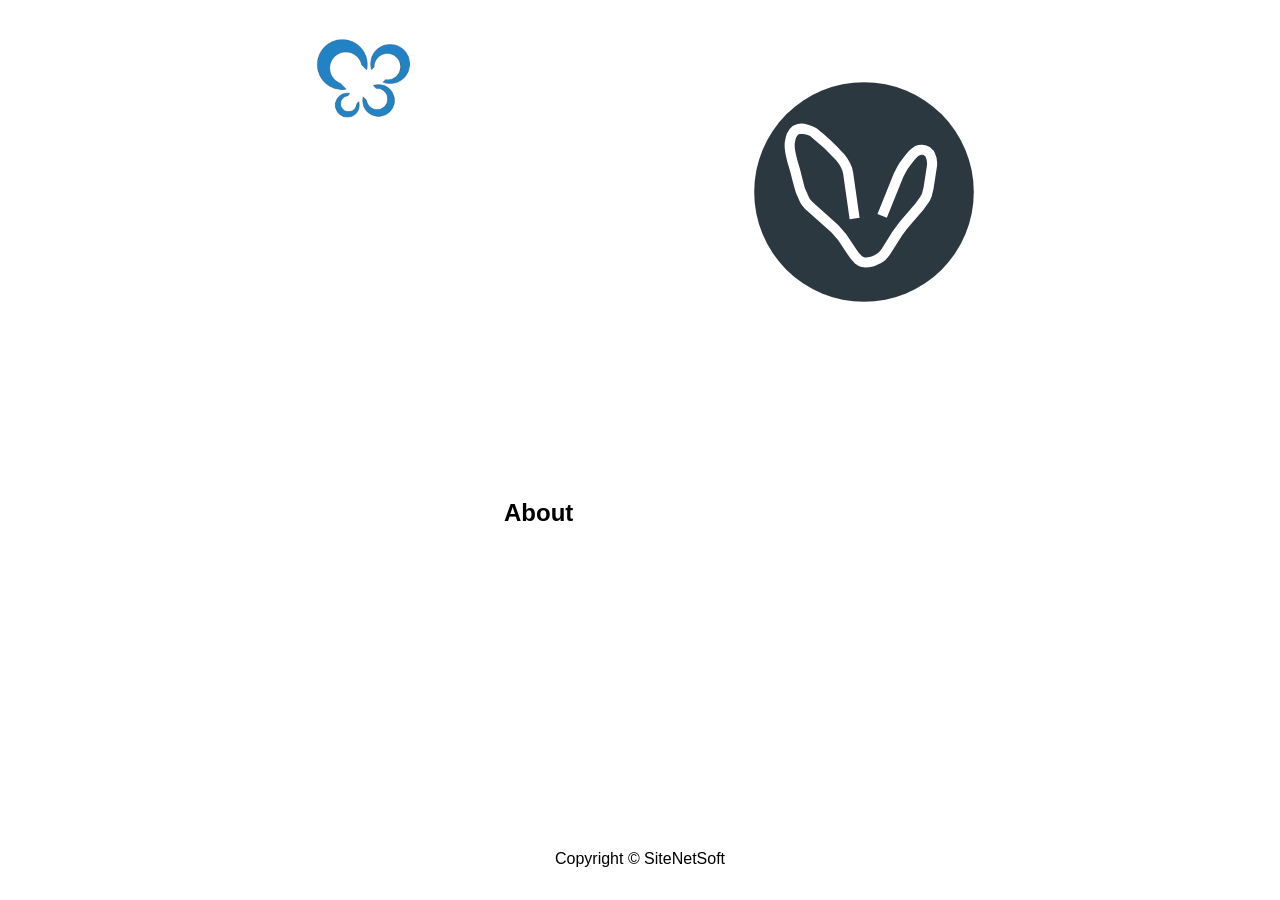
==== index.html @ f414a33b "first commit" ====
<!DOCTYPE html>
<html lang="en">
	<head>
		<meta charset="utf-8">
		<meta http-equiv="X-UA-Compatible" content="IE=edge,chrome=1">
		<meta id="viewport" name="viewport" content="width=device-width, minimum-scale=1.0, maximum-scale=1.0">
		<title>SiteNetSoft</title>
		<link rel="icon" type="image/x-icon" href="favicon.ico">
		<link rel="icon" type="image/png" href="assets/favicon-16x16.png" sizes="16x16">
		<link rel="icon" type="image/png" href="assets/favicon-32x32.png" sizes="32x32">
		<!--<link rel="icon" type="image/png" href="-96x96.png" sizes="96x96">-->
		<link rel="icon" type="image/png" href="assets/android-chrome-192x192.png" sizes="192x192">
		<link rel="icon" type="image/png" href="assets/android-chrome-512x512.png" sizes="512x512">
		<link rel="apple-touch-icon-precomposed" sizes="152x152" href="assets/apple-touch-icon.png">
		<meta property="og:image" content="assets/android-chrome-512x512.png">
		<meta name="Keywords" content="software, technology, ERP, ESB, CMS">
		<meta name="Description" content="SiteNetSoft is a industry agnostic software company (ERPs, ESBs, CMS, etc.).">
		<style>
		html, body {
			padding: 0;
			margin: 0;
			height: 100%;
			font-family: Arial, sans-serif;
		}

		body {
			display: flex;
			flex-direction: column;
			text-align: center;
		}

		section {
			width: 42em;
			text-align: left;
			margin: 0 auto auto auto;
		}

		#top img {
			width: 5em;
		}

		#top ul {
			list-style-type: none;
			margin: 0;
			padding: 0;
		}

		#top li {
			float: left;
		}

		#top li a {
			display: block;
		}

		#top li a:hover {
			box-shadow: 5px 10px 18px #888888;
		}

		#top li div {
			width: 14em;
			height: 14em;
		}

		#top header {
			position: fixed;
		}

		.content {
			flex: 1 0 auto;
			float: right;
			margin: 5em 0 0 200px;
		}

		#about {
			margin-top: 5em;
		}

		#about ul {
			list-style-type: "-  ";
		}

		#about header {
			flex: 1 0 auto;
			margin-left: 200px;
		}

		#about .content {
			margin-top: 0;
		}

		footer {
			flex-shrink: 0;
			padding: 2em;
			margin-top: 10em;
		}

		@media only screen and (max-width:683px) {
			#top header {
				width: 100%;
				text-align: center;
				position: relative;
			}

			#top {
				width: 288px;
			}

			#top .content {
				margin-top: 5em;
			}

			#about header {
				margin-left: 32px;
			}

			#about .content {
				margin-top: 0;
			}

			#about {
				width: auto;
			}

			.content {
				margin-left: 0;
				padding: 0 2em 0 2em;
			}
		}

		/*@media only screen and (max-width:450px) {
			section {
				width: 450em;
			}
		}*/
		</style>
	</head>
	<body>
		<section id="top">
			<header>
				<h1><img src="./assets/apple-touch-icon.png" alt="SiteNetSoft"></h1>
			</header>
			<div class="content">
				<ul>
					<li>
						<a href="https://amadla.org/" title="Amadla">
							<div style="background-image: url(./assets/amadla/amadla-logo.svg);"></div>
						</a>
					</li>
				</ul>
			</div>
		</section>
		<section id="about">
			<header>
				<h2>About</h2>
			</header>
			<div class="content">
				<p></p>
			</div>
		</section>
		<footer>Copyright © SiteNetSoft</footer>
	</body>
</html>
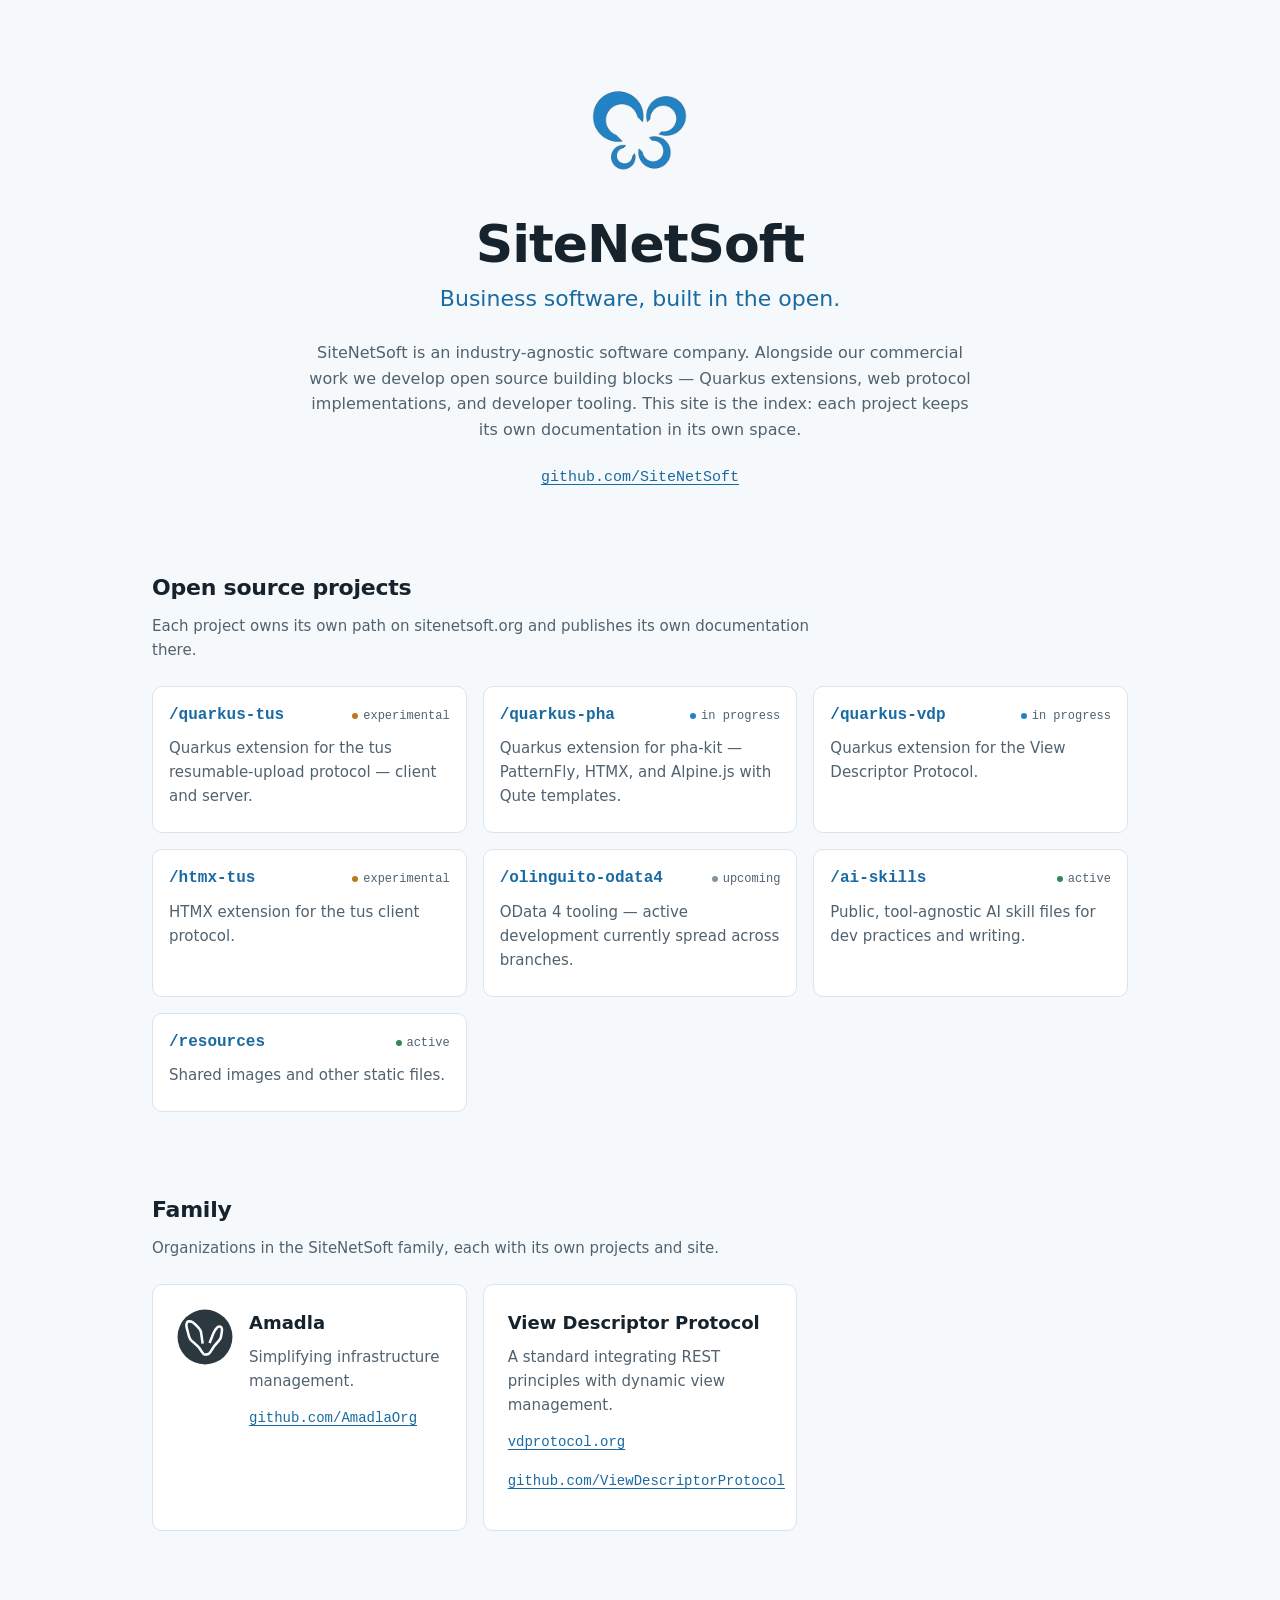
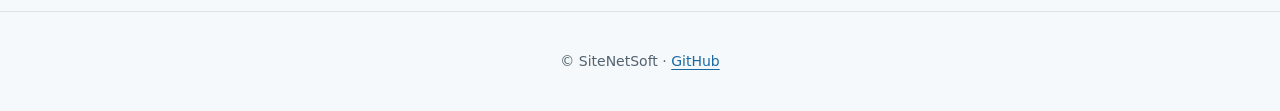
==== commit 43fb7fdd: "feat: rebuild sitenetsoft.org splash/index page" ====
--- a/index.html
+++ b/index.html
@@ -1,163 +1,129 @@
 <!DOCTYPE html>
 <html lang="en">
-	<head>
-		<meta charset="utf-8">
-		<meta http-equiv="X-UA-Compatible" content="IE=edge,chrome=1">
-		<meta id="viewport" name="viewport" content="width=device-width, minimum-scale=1.0, maximum-scale=1.0">
-		<title>SiteNetSoft</title>
-		<link rel="icon" type="image/x-icon" href="favicon.ico">
-		<link rel="icon" type="image/png" href="assets/favicon-16x16.png" sizes="16x16">
-		<link rel="icon" type="image/png" href="assets/favicon-32x32.png" sizes="32x32">
-		<!--<link rel="icon" type="image/png" href="-96x96.png" sizes="96x96">-->
-		<link rel="icon" type="image/png" href="assets/android-chrome-192x192.png" sizes="192x192">
-		<link rel="icon" type="image/png" href="assets/android-chrome-512x512.png" sizes="512x512">
-		<link rel="apple-touch-icon-precomposed" sizes="152x152" href="assets/apple-touch-icon.png">
-		<meta property="og:image" content="assets/android-chrome-512x512.png">
-		<meta name="Keywords" content="software, technology, ERP, ESB, CMS">
-		<meta name="Description" content="SiteNetSoft is a industry agnostic software company (ERPs, ESBs, CMS, etc.).">
-		<style>
-		html, body {
-			padding: 0;
-			margin: 0;
-			height: 100%;
-			font-family: Arial, sans-serif;
-		}
-
-		body {
-			display: flex;
-			flex-direction: column;
-			text-align: center;
-		}
-
-		section {
-			width: 42em;
-			text-align: left;
-			margin: 0 auto auto auto;
-		}
-
-		#top img {
-			width: 5em;
-		}
-
-		#top ul {
-			list-style-type: none;
-			margin: 0;
-			padding: 0;
-		}
-
-		#top li {
-			float: left;
-		}
-
-		#top li a {
-			display: block;
-		}
-
-		#top li a:hover {
-			box-shadow: 5px 10px 18px #888888;
-		}
-
-		#top li div {
-			width: 14em;
-			height: 14em;
-		}
-
-		#top header {
-			position: fixed;
-		}
-
-		.content {
-			flex: 1 0 auto;
-			float: right;
-			margin: 5em 0 0 200px;
-		}
-
-		#about {
-			margin-top: 5em;
-		}
-
-		#about ul {
-			list-style-type: "-  ";
-		}
-
-		#about header {
-			flex: 1 0 auto;
-			margin-left: 200px;
-		}
-
-		#about .content {
-			margin-top: 0;
-		}
-
-		footer {
-			flex-shrink: 0;
-			padding: 2em;
-			margin-top: 10em;
-		}
-
-		@media only screen and (max-width:683px) {
-			#top header {
-				width: 100%;
-				text-align: center;
-				position: relative;
-			}
-
-			#top {
-				width: 288px;
-			}
-
-			#top .content {
-				margin-top: 5em;
-			}
-
-			#about header {
-				margin-left: 32px;
-			}
-
-			#about .content {
-				margin-top: 0;
-			}
-
-			#about {
-				width: auto;
-			}
-
-			.content {
-				margin-left: 0;
-				padding: 0 2em 0 2em;
-			}
-		}
-
-		/*@media only screen and (max-width:450px) {
-			section {
-				width: 450em;
-			}
-		}*/
-		</style>
-	</head>
-	<body>
-		<section id="top">
-			<header>
-				<h1><img src="./assets/apple-touch-icon.png" alt="SiteNetSoft"></h1>
-			</header>
-			<div class="content">
-				<ul>
-					<li>
-						<a href="https://amadla.org/" title="Amadla">
-							<div style="background-image: url(./assets/amadla/amadla-logo.svg);"></div>
-						</a>
-					</li>
-				</ul>
-			</div>
+<head>
+	<meta charset="utf-8">
+	<meta name="viewport" content="width=device-width, initial-scale=1">
+	<title>SiteNetSoft — Business software, built in the open</title>
+	<meta name="description" content="SiteNetSoft is an industry-agnostic software company building open source Quarkus extensions, web protocol implementations, and developer tooling.">
+	<link rel="canonical" href="https://sitenetsoft.org/">
+	<meta property="og:type" content="website">
+	<meta property="og:title" content="SiteNetSoft">
+	<meta property="og:description" content="Business software, built in the open — Quarkus extensions, web protocol implementations, and developer tooling.">
+	<meta property="og:url" content="https://sitenetsoft.org/">
+	<meta property="og:image" content="https://sitenetsoft.org/assets/android-chrome-512x512.png">
+	<link rel="icon" href="favicon.ico" sizes="32x32">
+	<link rel="icon" type="image/png" href="assets/favicon-32x32.png" sizes="32x32">
+	<link rel="icon" type="image/png" href="assets/android-chrome-192x192.png" sizes="192x192">
+	<link rel="apple-touch-icon" href="assets/apple-touch-icon.png">
+	<link rel="stylesheet" href="assets/css/main.css">
+</head>
+<body>
+	<header class="hero">
+		<img class="hero-logo" src="assets/SiteNetSoft-Logo.png" alt="" width="120" height="120">
+		<h1 class="hero-title">SiteNetSoft</h1>
+		<p class="hero-tagline">Business software, built in the open.</p>
+		<p class="hero-intro">SiteNetSoft is an industry-agnostic software company. Alongside our commercial work we develop open source building blocks — Quarkus extensions, web protocol implementations, and developer tooling. This site is the index: each project keeps its own documentation in its own space.</p>
+		<a class="hero-link" href="https://github.com/SiteNetSoft">github.com/SiteNetSoft</a>
+	</header>
+	<main>
+		<section class="section" aria-labelledby="projects-title">
+			<h2 class="section-title" id="projects-title">Open source projects</h2>
+			<p class="section-note">Each project owns its own path on sitenetsoft.org and publishes its own documentation there.</p>
+			<ul class="card-grid">
+				<li class="card">
+					<a class="card-link" href="https://github.com/SiteNetSoft/quarkus-tus">
+						<span class="card-top">
+							<span class="card-name">/quarkus-tus</span>
+							<span class="chip" data-status="experimental">experimental</span>
+						</span>
+						<span class="card-desc">Quarkus extension for the tus resumable-upload protocol — client and server.</span>
+					</a>
+				</li>
+				<li class="card">
+					<a class="card-link" href="https://github.com/SiteNetSoft/quarkus-pha">
+						<span class="card-top">
+							<span class="card-name">/quarkus-pha</span>
+							<span class="chip" data-status="in-progress">in progress</span>
+						</span>
+						<span class="card-desc">Quarkus extension for pha-kit — PatternFly, HTMX, and Alpine.js with Qute templates.</span>
+					</a>
+				</li>
+				<li class="card">
+					<a class="card-link" href="https://github.com/SiteNetSoft/quarkus-vdp">
+						<span class="card-top">
+							<span class="card-name">/quarkus-vdp</span>
+							<span class="chip" data-status="in-progress">in progress</span>
+						</span>
+						<span class="card-desc">Quarkus extension for the View Descriptor Protocol.</span>
+					</a>
+				</li>
+				<li class="card">
+					<a class="card-link" href="https://github.com/SiteNetSoft/htmx-tus">
+						<span class="card-top">
+							<span class="card-name">/htmx-tus</span>
+							<span class="chip" data-status="experimental">experimental</span>
+						</span>
+						<span class="card-desc">HTMX extension for the tus client protocol.</span>
+					</a>
+				</li>
+				<li class="card">
+					<a class="card-link" href="https://github.com/SiteNetSoft/olinguito-odata4">
+						<span class="card-top">
+							<span class="card-name">/olinguito-odata4</span>
+							<span class="chip" data-status="upcoming">upcoming</span>
+						</span>
+						<span class="card-desc">OData 4 tooling — active development currently spread across branches.</span>
+					</a>
+				</li>
+				<li class="card">
+					<a class="card-link" href="https://github.com/SiteNetSoft/ai-skills">
+						<span class="card-top">
+							<span class="card-name">/ai-skills</span>
+							<span class="chip" data-status="active">active</span>
+						</span>
+						<span class="card-desc">Public, tool-agnostic AI skill files for dev practices and writing.</span>
+					</a>
+				</li>
+				<li class="card">
+					<a class="card-link" href="https://github.com/SiteNetSoft/resources">
+						<span class="card-top">
+							<span class="card-name">/resources</span>
+							<span class="chip" data-status="active">active</span>
+						</span>
+						<span class="card-desc">Shared images and other static files.</span>
+					</a>
+				</li>
+			</ul>
 		</section>
-		<section id="about">
-			<header>
-				<h2>About</h2>
-			</header>
-			<div class="content">
-				<p></p>
-			</div>
+		<section class="section" aria-labelledby="family-title">
+			<h2 class="section-title" id="family-title">Family</h2>
+			<p class="section-note">Organizations in the SiteNetSoft family, each with its own projects and site.</p>
+			<ul class="org-grid">
+				<li class="org-card">
+					<img class="org-logo" src="assets/amadla/amadla-logo.svg" alt="" width="56" height="56">
+					<div>
+						<h3 class="org-name">Amadla</h3>
+						<p class="org-desc">Simplifying infrastructure management.</p>
+						<p class="org-links">
+							<a href="https://github.com/AmadlaOrg">github.com/AmadlaOrg</a>
+						</p>
+					</div>
+				</li>
+				<li class="org-card">
+					<div>
+						<h3 class="org-name">View Descriptor Protocol</h3>
+						<p class="org-desc">A standard integrating REST principles with dynamic view management.</p>
+						<p class="org-links">
+							<a href="https://vdprotocol.org/">vdprotocol.org</a>
+							<a href="https://github.com/ViewDescriptorProtocol">github.com/ViewDescriptorProtocol</a>
+						</p>
+					</div>
+				</li>
+			</ul>
 		</section>
-		<footer>Copyright © SiteNetSoft</footer>
-	</body>
+	</main>
+	<footer class="site-footer">
+		<p>© SiteNetSoft · <a href="https://github.com/SiteNetSoft">GitHub</a></p>
+	</footer>
+</body>
 </html>
--- a/assets/css/main.css
+++ b/assets/css/main.css
@@ -0,0 +1,291 @@
+/* sitenetsoft.org — hand-crafted, no build step.
+   Order: tokens → base → layout → components → motion. */
+
+/* ---------- tokens ---------- */
+:root {
+  color-scheme: light dark;
+
+  /* primitive */
+  --blue-logo: #2183c5;
+
+  /* semantic — light */
+  --color-bg: #f6f9fb;
+  --color-surface: #ffffff;
+  --color-text: #16222c;
+  --color-muted: #51626f;
+  --color-accent: #1a6aa2; /* logo blue darkened for AA on light bg */
+  --color-line: #dce4ea;
+
+  --dot-experimental: #b97a1c;
+  --dot-progress: var(--blue-logo);
+  --dot-upcoming: #8195a1;
+  --dot-active: #35855b;
+
+  --font-body: system-ui, -apple-system, "Segoe UI", Roboto, sans-serif;
+  --font-mono: ui-monospace, "Cascadia Code", "JetBrains Mono", Menlo, Consolas, monospace;
+
+  --space-2: 0.5rem;
+  --space-3: 1rem;
+  --space-4: 1.5rem;
+  --space-5: 2.5rem;
+  --space-6: 4.5rem;
+
+  --radius: 0.625rem;
+  --measure: 42rem;
+  --page-max: 64rem;
+}
+
+@media (prefers-color-scheme: dark) {
+  :root {
+    --color-bg: #0e161d;
+    --color-surface: #17222b;
+    --color-text: #e6edf3;
+    --color-muted: #94a6b3;
+    --color-accent: #4da3d9;
+    --color-line: #24313c;
+    --dot-experimental: #d99a3d;
+    --dot-upcoming: #6d8290;
+    --dot-active: #4caf7d;
+  }
+}
+
+/* ---------- base ---------- */
+* { box-sizing: border-box; }
+
+body {
+  margin: 0;
+  font-family: var(--font-body);
+  line-height: 1.6;
+  background: var(--color-bg);
+  color: var(--color-text);
+}
+
+a {
+  color: var(--color-accent);
+  text-decoration-thickness: 1px;
+  text-underline-offset: 0.2em;
+}
+
+a:hover { text-decoration-thickness: 2px; }
+
+:focus-visible {
+  outline: 2px solid var(--color-accent);
+  outline-offset: 3px;
+  border-radius: 2px;
+}
+
+/* ---------- layout ---------- */
+.hero,
+.section {
+  max-width: var(--page-max);
+  margin-inline: auto;
+  padding-inline: var(--space-4);
+}
+
+/* ---------- hero ---------- */
+.hero {
+  text-align: center;
+  padding-block: var(--space-6) var(--space-5);
+}
+
+.hero-logo {
+  width: 7.5rem;
+  height: auto;
+}
+
+.hero-title {
+  margin: var(--space-3) 0 0;
+  font-size: clamp(2.25rem, 6vw, 3.25rem);
+  font-weight: 800;
+  letter-spacing: -0.02em;
+  line-height: 1.1;
+}
+
+.hero-tagline {
+  margin: var(--space-2) 0 0;
+  font-size: clamp(1.125rem, 2.5vw, 1.375rem);
+  font-weight: 500;
+  color: var(--color-accent);
+}
+
+.hero-intro {
+  max-width: var(--measure);
+  margin: var(--space-4) auto 0;
+  color: var(--color-muted);
+}
+
+.hero-link {
+  display: inline-block;
+  margin-top: var(--space-4);
+  font-family: var(--font-mono);
+  font-size: 0.9375rem;
+}
+
+/* ---------- sections ---------- */
+.section { padding-block: var(--space-5); }
+
+.section-title {
+  margin: 0;
+  font-size: 1.375rem;
+  font-weight: 700;
+  letter-spacing: -0.01em;
+}
+
+.section-note {
+  margin: var(--space-2) 0 var(--space-4);
+  max-width: var(--measure);
+  color: var(--color-muted);
+  font-size: 0.9375rem;
+}
+
+/* ---------- project cards ---------- */
+.card-grid {
+  list-style: none;
+  margin: 0;
+  padding: 0;
+  display: grid;
+  grid-template-columns: repeat(auto-fill, minmax(17rem, 1fr));
+  gap: var(--space-3);
+}
+
+.card {
+  background: var(--color-surface);
+  border: 1px solid var(--color-line);
+  border-radius: var(--radius);
+  transition: border-color 0.15s ease, translate 0.15s ease;
+}
+
+.card:hover {
+  border-color: var(--color-accent);
+  translate: 0 -2px;
+}
+
+.card-link {
+  display: flex;
+  flex-direction: column;
+  gap: var(--space-2);
+  height: 100%;
+  padding: var(--space-3) var(--space-3) var(--space-4);
+  text-decoration: none;
+  color: inherit;
+}
+
+.card-top {
+  display: flex;
+  align-items: baseline;
+  justify-content: space-between;
+  gap: var(--space-2);
+  flex-wrap: wrap;
+}
+
+.card-name {
+  font-family: var(--font-mono);
+  font-size: 1rem;
+  font-weight: 600;
+  color: var(--color-accent);
+  overflow-wrap: anywhere;
+}
+
+.chip {
+  font-family: var(--font-mono);
+  font-size: 0.75rem;
+  color: var(--color-muted);
+  white-space: nowrap;
+}
+
+.chip::before {
+  content: "";
+  display: inline-block;
+  width: 0.5em;
+  height: 0.5em;
+  margin-right: 0.4em;
+  border-radius: 50%;
+  background: var(--color-muted);
+}
+
+.chip[data-status="experimental"]::before { background: var(--dot-experimental); }
+.chip[data-status="in-progress"]::before  { background: var(--dot-progress); }
+.chip[data-status="upcoming"]::before     { background: var(--dot-upcoming); }
+.chip[data-status="active"]::before       { background: var(--dot-active); }
+
+.card-desc {
+  margin: 0;
+  font-size: 0.9375rem;
+  color: var(--color-muted);
+}
+
+/* ---------- family orgs ---------- */
+.org-grid {
+  list-style: none;
+  margin: 0;
+  padding: 0;
+  display: grid;
+  grid-template-columns: repeat(auto-fill, minmax(19rem, 1fr));
+  gap: var(--space-3);
+}
+
+.org-card {
+  display: flex;
+  gap: var(--space-3);
+  align-items: flex-start;
+  background: var(--color-surface);
+  border: 1px solid var(--color-line);
+  border-radius: var(--radius);
+  padding: var(--space-4);
+}
+
+.org-card > div { flex: 1; }
+
+.org-logo {
+  width: 3.5rem;
+  height: 3.5rem;
+}
+
+.org-name {
+  margin: 0;
+  font-size: 1.125rem;
+  font-weight: 700;
+}
+
+.org-desc {
+  margin: var(--space-2) 0;
+  font-size: 0.9375rem;
+  color: var(--color-muted);
+}
+
+.org-links {
+  display: flex;
+  flex-wrap: wrap;
+  gap: var(--space-3);
+  font-family: var(--font-mono);
+  font-size: 0.875rem;
+}
+
+/* ---------- footer ---------- */
+.site-footer {
+  margin-top: var(--space-5);
+  padding: var(--space-4);
+  border-top: 1px solid var(--color-line);
+  text-align: center;
+  font-size: 0.875rem;
+  color: var(--color-muted);
+}
+
+/* ---------- motion ---------- */
+@media (prefers-reduced-motion: no-preference) {
+  .hero > * {
+    animation: rise 0.5s ease-out backwards;
+  }
+
+  .hero > :nth-child(2) { animation-delay: 0.08s; }
+  .hero > :nth-child(3) { animation-delay: 0.16s; }
+  .hero > :nth-child(4) { animation-delay: 0.24s; }
+  .hero > :nth-child(5) { animation-delay: 0.32s; }
+
+  @keyframes rise {
+    from {
+      opacity: 0;
+      translate: 0 0.75rem;
+    }
+  }
+}
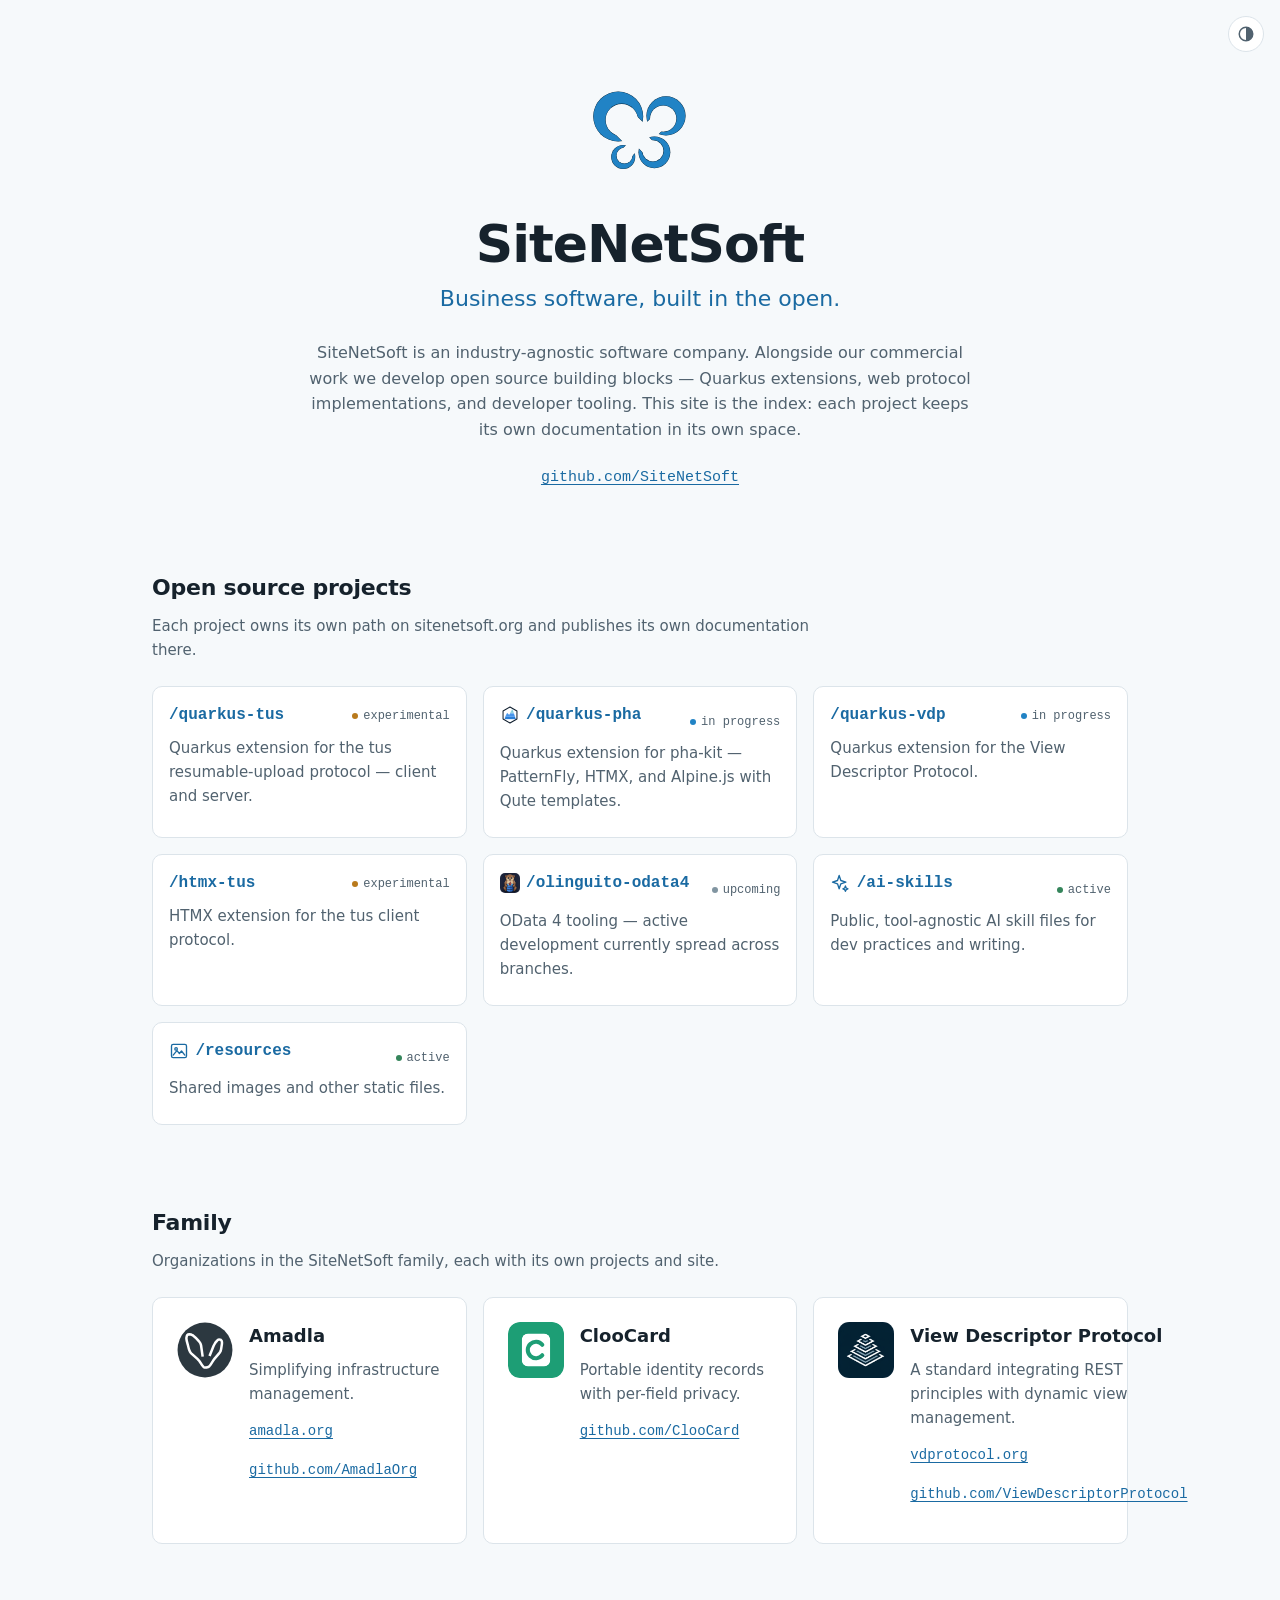
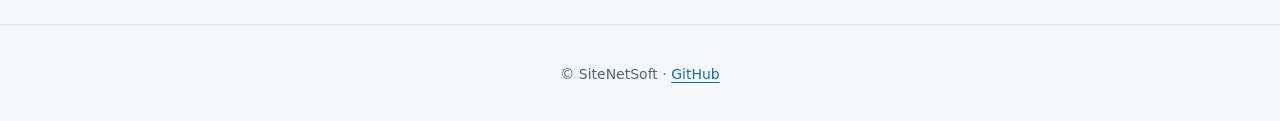
==== commit d3db0817: "feat: theme toggle, project/org logos, vector logo, SEO assets - Manual color-scheme toggle (system/" ====
--- a/index.html
+++ b/index.html
@@ -7,19 +7,55 @@
 	<meta name="description" content="SiteNetSoft is an industry-agnostic software company building open source Quarkus extensions, web protocol implementations, and developer tooling.">
 	<link rel="canonical" href="https://sitenetsoft.org/">
 	<meta property="og:type" content="website">
+	<meta property="og:site_name" content="SiteNetSoft">
 	<meta property="og:title" content="SiteNetSoft">
 	<meta property="og:description" content="Business software, built in the open — Quarkus extensions, web protocol implementations, and developer tooling.">
 	<meta property="og:url" content="https://sitenetsoft.org/">
-	<meta property="og:image" content="https://sitenetsoft.org/assets/android-chrome-512x512.png">
+	<meta property="og:image" content="https://sitenetsoft.org/assets/og-banner.png">
+	<meta property="og:image:width" content="1200">
+	<meta property="og:image:height" content="630">
+	<meta property="og:image:alt" content="SiteNetSoft — Business software, built in the open.">
+	<meta name="twitter:card" content="summary_large_image">
+	<meta name="twitter:title" content="SiteNetSoft">
+	<meta name="twitter:description" content="Business software, built in the open — Quarkus extensions, web protocol implementations, and developer tooling.">
+	<meta name="twitter:image" content="https://sitenetsoft.org/assets/og-banner.png">
+	<meta name="theme-color" content="#f6f9fb" media="(prefers-color-scheme: light)">
+	<meta name="theme-color" content="#0e161d" media="(prefers-color-scheme: dark)">
+	<link rel="icon" type="image/svg+xml" href="assets/sitenetsoft-logo.svg">
 	<link rel="icon" href="favicon.ico" sizes="32x32">
+	<link rel="icon" type="image/png" href="assets/favicon-16x16.png" sizes="16x16">
 	<link rel="icon" type="image/png" href="assets/favicon-32x32.png" sizes="32x32">
 	<link rel="icon" type="image/png" href="assets/android-chrome-192x192.png" sizes="192x192">
 	<link rel="apple-touch-icon" href="assets/apple-touch-icon.png">
+	<link rel="mask-icon" href="assets/sitenetsoft-logo.svg" color="#2183c5">
+	<link rel="manifest" href="site.webmanifest">
+	<script type="application/ld+json">
+	{
+		"@context": "https://schema.org",
+		"@type": "Organization",
+		"name": "SiteNetSoft",
+		"url": "https://sitenetsoft.org/",
+		"logo": "https://sitenetsoft.org/assets/android-chrome-512x512.png",
+		"sameAs": ["https://github.com/SiteNetSoft"]
+	}
+	</script>
 	<link rel="stylesheet" href="assets/css/main.css">
+	<script>
+		(function () {
+			var s = localStorage.getItem("pha-color-scheme");
+			if (s === "light" || s === "dark") document.documentElement.dataset.theme = s;
+		})();
+	</script>
+	<script src="assets/js/theme.js" defer></script>
 </head>
 <body>
+	<button class="theme-toggle" id="theme-toggle" type="button" hidden>
+		<svg class="icon-system" viewBox="0 0 24 24" width="18" height="18" aria-hidden="true" focusable="false" fill="none" stroke="currentColor" stroke-width="2"><circle cx="12" cy="12" r="9"/><path d="M 12 3 a 9 9 0 0 1 0 18 Z" fill="currentColor" stroke="none"/></svg>
+		<svg class="icon-light" viewBox="0 0 24 24" width="18" height="18" aria-hidden="true" focusable="false" fill="none" stroke="currentColor" stroke-width="2" stroke-linecap="round"><circle cx="12" cy="12" r="5"/><path d="M12 1v2M12 21v2M4.22 4.22l1.42 1.42M18.36 18.36l1.42 1.42M1 12h2M21 12h2M4.22 19.78l1.42-1.42M18.36 5.64l1.42-1.42"/></svg>
+		<svg class="icon-dark" viewBox="0 0 24 24" width="18" height="18" aria-hidden="true" focusable="false" fill="none" stroke="currentColor" stroke-width="2" stroke-linejoin="round"><path d="M21 12.79A9 9 0 1 1 11.21 3 7 7 0 0 0 21 12.79z"/></svg>
+	</button>
 	<header class="hero">
-		<img class="hero-logo" src="assets/SiteNetSoft-Logo.png" alt="" width="120" height="120">
+		<img class="hero-logo" src="assets/sitenetsoft-logo.svg" alt="" width="120" height="120">
 		<h1 class="hero-title">SiteNetSoft</h1>
 		<p class="hero-tagline">Business software, built in the open.</p>
 		<p class="hero-intro">SiteNetSoft is an industry-agnostic software company. Alongside our commercial work we develop open source building blocks — Quarkus extensions, web protocol implementations, and developer tooling. This site is the index: each project keeps its own documentation in its own space.</p>
@@ -42,7 +78,7 @@
 				<li class="card">
 					<a class="card-link" href="https://github.com/SiteNetSoft/quarkus-pha">
 						<span class="card-top">
-							<span class="card-name">/quarkus-pha</span>
+							<span class="card-name"><svg class="card-icon" viewBox="0 0 512 512" width="20" height="20" aria-hidden="true" focusable="false"><polygon class="hex" points="256,52 434,155 434,357 256,460 78,357 78,155" fill="none" stroke-width="26" stroke-linejoin="round"/><g stroke-linejoin="round" stroke-width="12"><path d="M 140 316 L 382 316 L 396 352 L 126 352 Z" fill="#0066CC" stroke="#0066CC"/><path d="M 178 220 L 197 220 L 235 265 L 260 220 L 351 220 L 379 300 L 141 300 Z" fill="#4695EB" stroke="#4695EB"/><path d="M 315 118 L 344 200 L 270 200 Z" fill="#7BC9DB" stroke="#7BC9DB"/></g></svg>/quarkus-pha</span>
 							<span class="chip" data-status="in-progress">in progress</span>
 						</span>
 						<span class="card-desc">Quarkus extension for pha-kit — PatternFly, HTMX, and Alpine.js with Qute templates.</span>
@@ -69,7 +105,7 @@
 				<li class="card">
 					<a class="card-link" href="https://github.com/SiteNetSoft/olinguito-odata4">
 						<span class="card-top">
-							<span class="card-name">/olinguito-odata4</span>
+							<span class="card-name"><img class="card-icon card-icon--tile" src="assets/olinguito-odata4/olinguito.png" alt="" width="20" height="20">/olinguito-odata4</span>
 							<span class="chip" data-status="upcoming">upcoming</span>
 						</span>
 						<span class="card-desc">OData 4 tooling — active development currently spread across branches.</span>
@@ -78,7 +114,7 @@
 				<li class="card">
 					<a class="card-link" href="https://github.com/SiteNetSoft/ai-skills">
 						<span class="card-top">
-							<span class="card-name">/ai-skills</span>
+							<span class="card-name"><svg class="card-icon" viewBox="0 0 24 24" width="20" height="20" aria-hidden="true" focusable="false" fill="none" stroke="currentColor" stroke-width="1.6" stroke-linejoin="round" stroke-linecap="round"><path d="M 11 3 L 13 9 L 19 11 L 13 13 L 11 19 L 9 13 L 3 11 L 9 9 Z"/><path d="M 18.5 15.5 L 19.4 18 L 21.5 19 L 19.4 20 L 18.5 22 L 17.6 20 L 15.5 19 L 17.6 18 Z"/></svg>/ai-skills</span>
 							<span class="chip" data-status="active">active</span>
 						</span>
 						<span class="card-desc">Public, tool-agnostic AI skill files for dev practices and writing.</span>
@@ -87,7 +123,7 @@
 				<li class="card">
 					<a class="card-link" href="https://github.com/SiteNetSoft/resources">
 						<span class="card-top">
-							<span class="card-name">/resources</span>
+							<span class="card-name"><svg class="card-icon" viewBox="0 0 24 24" width="20" height="20" aria-hidden="true" focusable="false" fill="none" stroke="currentColor" stroke-width="1.6" stroke-linejoin="round" stroke-linecap="round"><rect x="3" y="4" width="18" height="16" rx="2"/><circle cx="8.5" cy="9.5" r="1.5"/><path d="M 5 17 L 9.5 11.5 L 12.5 15 L 15 12 L 19 17"/></svg>/resources</span>
 							<span class="chip" data-status="active">active</span>
 						</span>
 						<span class="card-desc">Shared images and other static files.</span>
@@ -105,11 +141,23 @@
 						<h3 class="org-name">Amadla</h3>
 						<p class="org-desc">Simplifying infrastructure management.</p>
 						<p class="org-links">
+							<a href="https://amadla.org/">amadla.org</a>
 							<a href="https://github.com/AmadlaOrg">github.com/AmadlaOrg</a>
 						</p>
 					</div>
 				</li>
 				<li class="org-card">
+					<img class="org-logo" src="assets/cloocard/cloocard-appicon.svg" alt="" width="56" height="56">
+					<div>
+						<h3 class="org-name">ClooCard</h3>
+						<p class="org-desc">Portable identity records with per-field privacy.</p>
+						<p class="org-links">
+							<a href="https://github.com/ClooCard">github.com/ClooCard</a>
+						</p>
+					</div>
+				</li>
+				<li class="org-card">
+					<img class="org-logo" src="assets/vdp/vdp-logo.png" alt="" width="56" height="56">
 					<div>
 						<h3 class="org-name">View Descriptor Protocol</h3>
 						<p class="org-desc">A standard integrating REST principles with dynamic view management.</p>
--- a/assets/css/main.css
+++ b/assets/css/main.css
@@ -21,6 +21,8 @@
   --dot-upcoming: #8195a1;
   --dot-active: #35855b;
 
+  --pha-hex: #0d1c2c; /* quarkus-pha brand: hexagon stroke, light scheme */
+
   --font-body: system-ui, -apple-system, "Segoe UI", Roboto, sans-serif;
   --font-mono: ui-monospace, "Cascadia Code", "JetBrains Mono", Menlo, Consolas, monospace;
 
@@ -35,8 +37,11 @@
   --page-max: 64rem;
 }
 
+/* Dark tokens apply when the OS prefers dark and the user hasn't forced light,
+   or when the user forces dark via the toggle (data-theme set by assets/js/theme.js,
+   persisted in localStorage "pha-color-scheme" — shared with quarkus-pha docs). */
 @media (prefers-color-scheme: dark) {
-  :root {
+  :root:not([data-theme="light"]) {
     --color-bg: #0e161d;
     --color-surface: #17222b;
     --color-text: #e6edf3;
@@ -46,8 +51,25 @@
     --dot-experimental: #d99a3d;
     --dot-upcoming: #6d8290;
     --dot-active: #4caf7d;
+    --pha-hex: #f2f6fa;
   }
 }
+
+:root[data-theme="dark"] {
+  --color-bg: #0e161d;
+  --color-surface: #17222b;
+  --color-text: #e6edf3;
+  --color-muted: #94a6b3;
+  --color-accent: #4da3d9;
+  --color-line: #24313c;
+  --dot-experimental: #d99a3d;
+  --dot-upcoming: #6d8290;
+  --dot-active: #4caf7d;
+  --pha-hex: #f2f6fa;
+}
+
+:root[data-theme="light"] { color-scheme: light; }
+:root[data-theme="dark"] { color-scheme: dark; }
 
 /* ---------- base ---------- */
 * { box-sizing: border-box; }
@@ -179,12 +201,53 @@
 }
 
 .card-name {
+  display: inline-flex;
+  align-items: center;
+  gap: 0.4em;
   font-family: var(--font-mono);
   font-size: 1rem;
   font-weight: 600;
   color: var(--color-accent);
   overflow-wrap: anywhere;
 }
+
+.card-icon {
+  width: 1.25rem;
+  height: 1.25rem;
+}
+
+.card-icon .hex { stroke: var(--pha-hex); }
+
+.card-icon--tile { border-radius: 25%; }
+
+.theme-toggle {
+  position: absolute;
+  top: var(--space-3);
+  right: var(--space-3);
+  display: inline-flex;
+  align-items: center;
+  justify-content: center;
+  width: 2.25rem;
+  height: 2.25rem;
+  padding: 0;
+  color: var(--color-muted);
+  background: var(--color-surface);
+  border: 1px solid var(--color-line);
+  border-radius: 50%;
+  cursor: pointer;
+}
+
+.theme-toggle:hover {
+  color: var(--color-accent);
+  border-color: var(--color-accent);
+}
+
+/* one icon per scheme state; data-theme absent = system */
+.theme-toggle svg { display: none; }
+
+:root:not([data-theme]) .theme-toggle .icon-system,
+:root[data-theme="light"] .theme-toggle .icon-light,
+:root[data-theme="dark"] .theme-toggle .icon-dark { display: block; }
 
 .chip {
   font-family: var(--font-mono);
@@ -239,6 +302,7 @@
 .org-logo {
   width: 3.5rem;
   height: 3.5rem;
+  border-radius: 20%;
 }
 
 .org-name {
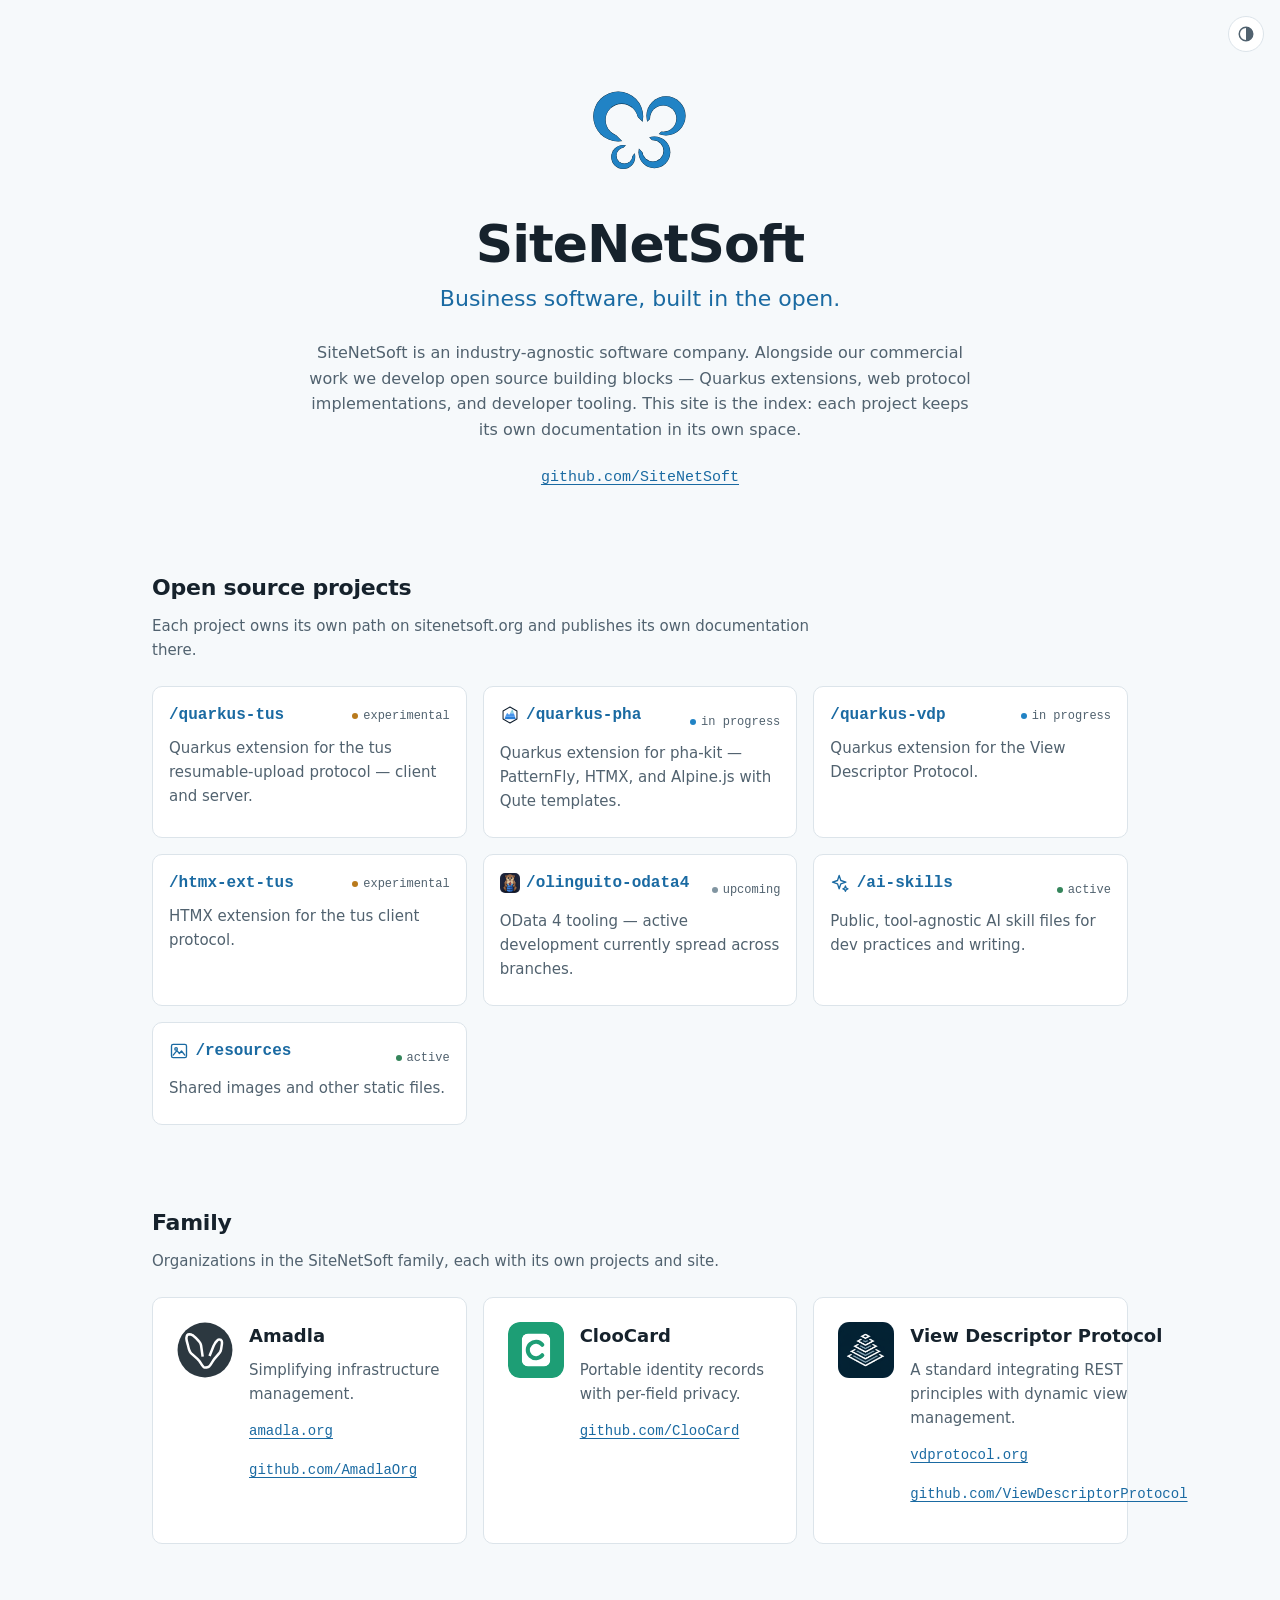
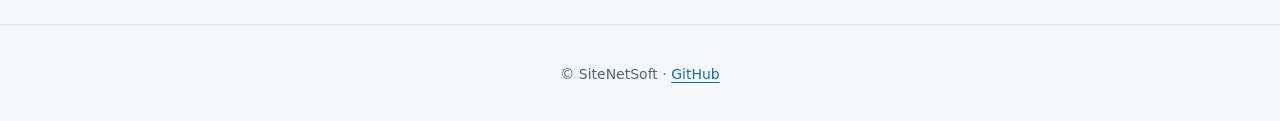
==== commit de88cded: "fix: correct the tus extension name and link projects to their docs The extension was renamed htmx-t" ====
--- a/index.html
+++ b/index.html
@@ -76,7 +76,7 @@
 					</a>
 				</li>
 				<li class="card">
-					<a class="card-link" href="https://github.com/SiteNetSoft/quarkus-pha">
+					<a class="card-link" href="https://sitenetsoft.org/quarkus-pha/">
 						<span class="card-top">
 							<span class="card-name"><svg class="card-icon" viewBox="0 0 512 512" width="20" height="20" aria-hidden="true" focusable="false"><polygon class="hex" points="256,52 434,155 434,357 256,460 78,357 78,155" fill="none" stroke-width="26" stroke-linejoin="round"/><g stroke-linejoin="round" stroke-width="12"><path d="M 140 316 L 382 316 L 396 352 L 126 352 Z" fill="#0066CC" stroke="#0066CC"/><path d="M 178 220 L 197 220 L 235 265 L 260 220 L 351 220 L 379 300 L 141 300 Z" fill="#4695EB" stroke="#4695EB"/><path d="M 315 118 L 344 200 L 270 200 Z" fill="#7BC9DB" stroke="#7BC9DB"/></g></svg>/quarkus-pha</span>
 							<span class="chip" data-status="in-progress">in progress</span>
@@ -94,9 +94,9 @@
 					</a>
 				</li>
 				<li class="card">
-					<a class="card-link" href="https://github.com/SiteNetSoft/htmx-tus">
+					<a class="card-link" href="https://sitenetsoft.org/htmx-ext-tus/">
 						<span class="card-top">
-							<span class="card-name">/htmx-tus</span>
+							<span class="card-name">/htmx-ext-tus</span>
 							<span class="chip" data-status="experimental">experimental</span>
 						</span>
 						<span class="card-desc">HTMX extension for the tus client protocol.</span>
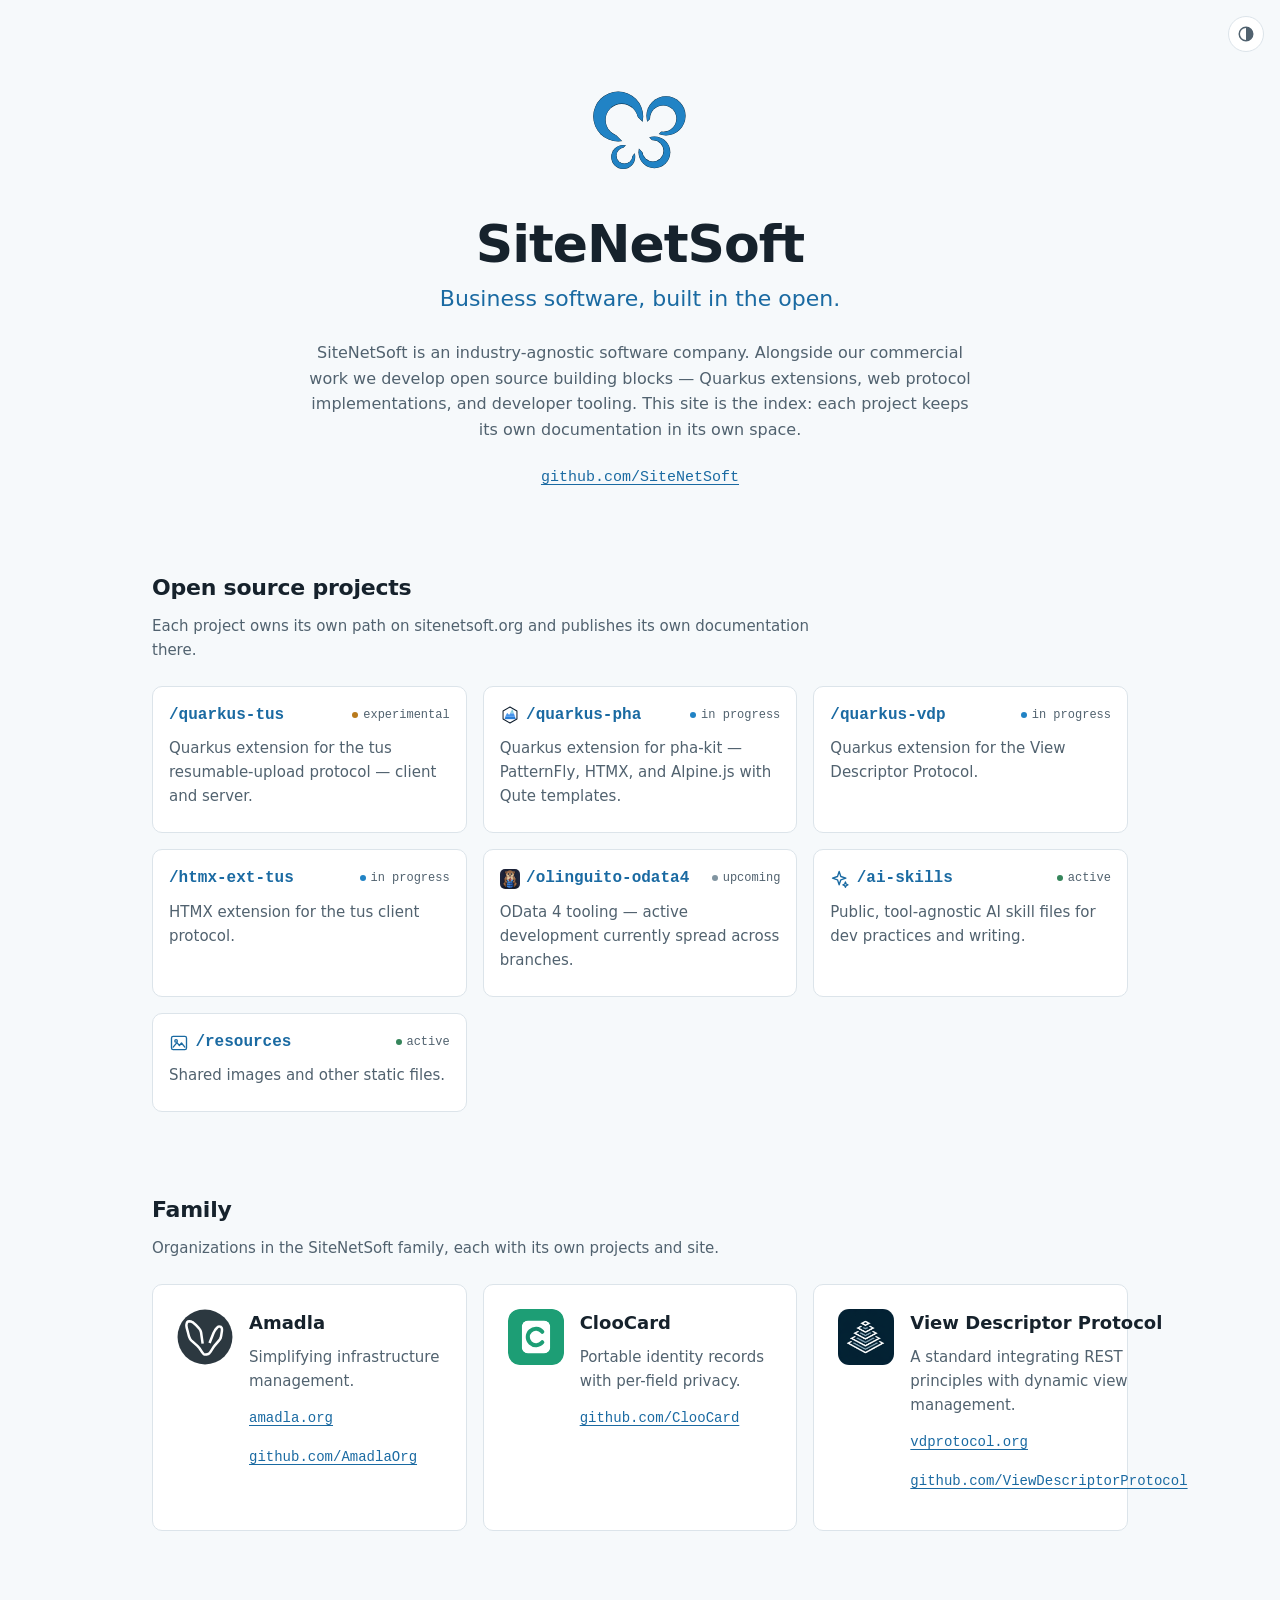
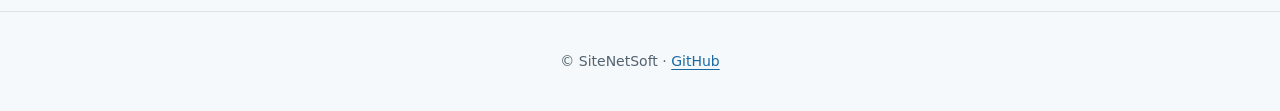
==== commit 3648bc38: "fix: mark htmx-ext-tus as in progress rather than experimental The extension now implements tus core" ====
--- a/index.html
+++ b/index.html
@@ -97,7 +97,7 @@
 					<a class="card-link" href="https://sitenetsoft.org/htmx-ext-tus/">
 						<span class="card-top">
 							<span class="card-name">/htmx-ext-tus</span>
-							<span class="chip" data-status="experimental">experimental</span>
+							<span class="chip" data-status="in-progress">in progress</span>
 						</span>
 						<span class="card-desc">HTMX extension for the tus client protocol.</span>
 					</a>
--- a/assets/css/main.css
+++ b/assets/css/main.css
@@ -194,7 +194,11 @@
 
 .card-top {
   display: flex;
-  align-items: baseline;
+  /* Centred, not baseline: .card-name is an inline-flex box, so cards with an
+     icon synthesise a different baseline than text-only cards and their chips
+     sat a few pixels lower. Both name variants are one line-height tall, so
+     centring lines every chip up. */
+  align-items: center;
   justify-content: space-between;
   gap: var(--space-2);
   flex-wrap: wrap;
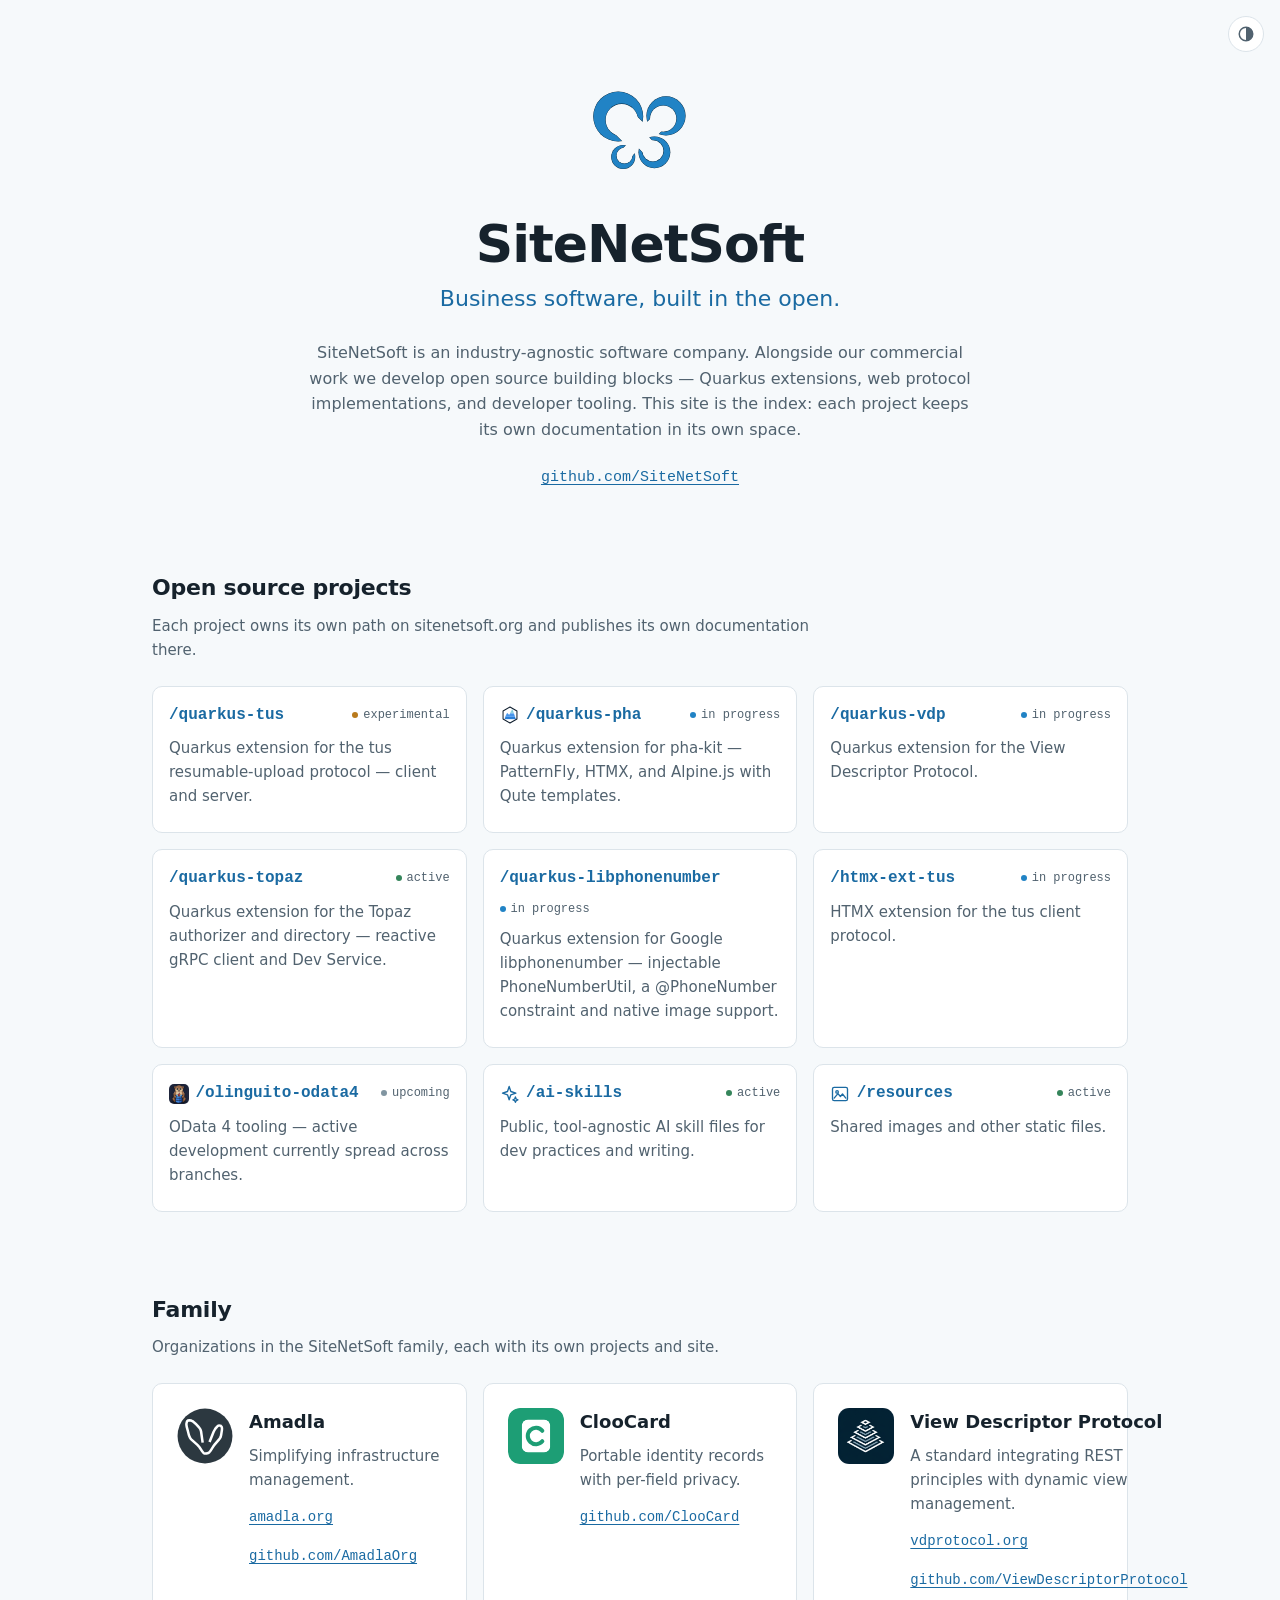
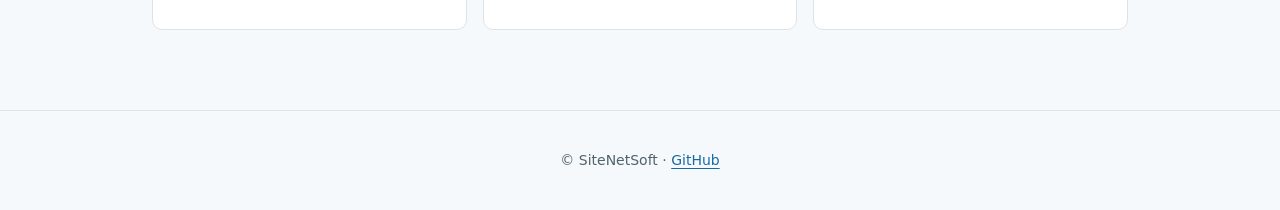
==== commit b82d9a83: "Home page: add quarkus-topaz and quarkus-libphonenumber" ====
--- a/index.html
+++ b/index.html
@@ -67,7 +67,7 @@
 			<p class="section-note">Each project owns its own path on sitenetsoft.org and publishes its own documentation there.</p>
 			<ul class="card-grid">
 				<li class="card">
-					<a class="card-link" href="https://github.com/SiteNetSoft/quarkus-tus">
+					<a class="card-link" href="https://sitenetsoft.org/quarkus-tus/">
 						<span class="card-top">
 							<span class="card-name">/quarkus-tus</span>
 							<span class="chip" data-status="experimental">experimental</span>
@@ -91,6 +91,24 @@
 							<span class="chip" data-status="in-progress">in progress</span>
 						</span>
 						<span class="card-desc">Quarkus extension for the View Descriptor Protocol.</span>
+					</a>
+				</li>
+				<li class="card">
+					<a class="card-link" href="https://sitenetsoft.org/quarkus-topaz/">
+						<span class="card-top">
+							<span class="card-name">/quarkus-topaz</span>
+							<span class="chip" data-status="active">active</span>
+						</span>
+						<span class="card-desc">Quarkus extension for the Topaz authorizer and directory — reactive gRPC client and Dev Service.</span>
+					</a>
+				</li>
+				<li class="card">
+					<a class="card-link" href="https://sitenetsoft.org/quarkus-libphonenumber/">
+						<span class="card-top">
+							<span class="card-name">/quarkus-libphonenumber</span>
+							<span class="chip" data-status="in-progress">in progress</span>
+						</span>
+						<span class="card-desc">Quarkus extension for Google libphonenumber — injectable PhoneNumberUtil, a @PhoneNumber constraint and native image support.</span>
 					</a>
 				</li>
 				<li class="card">
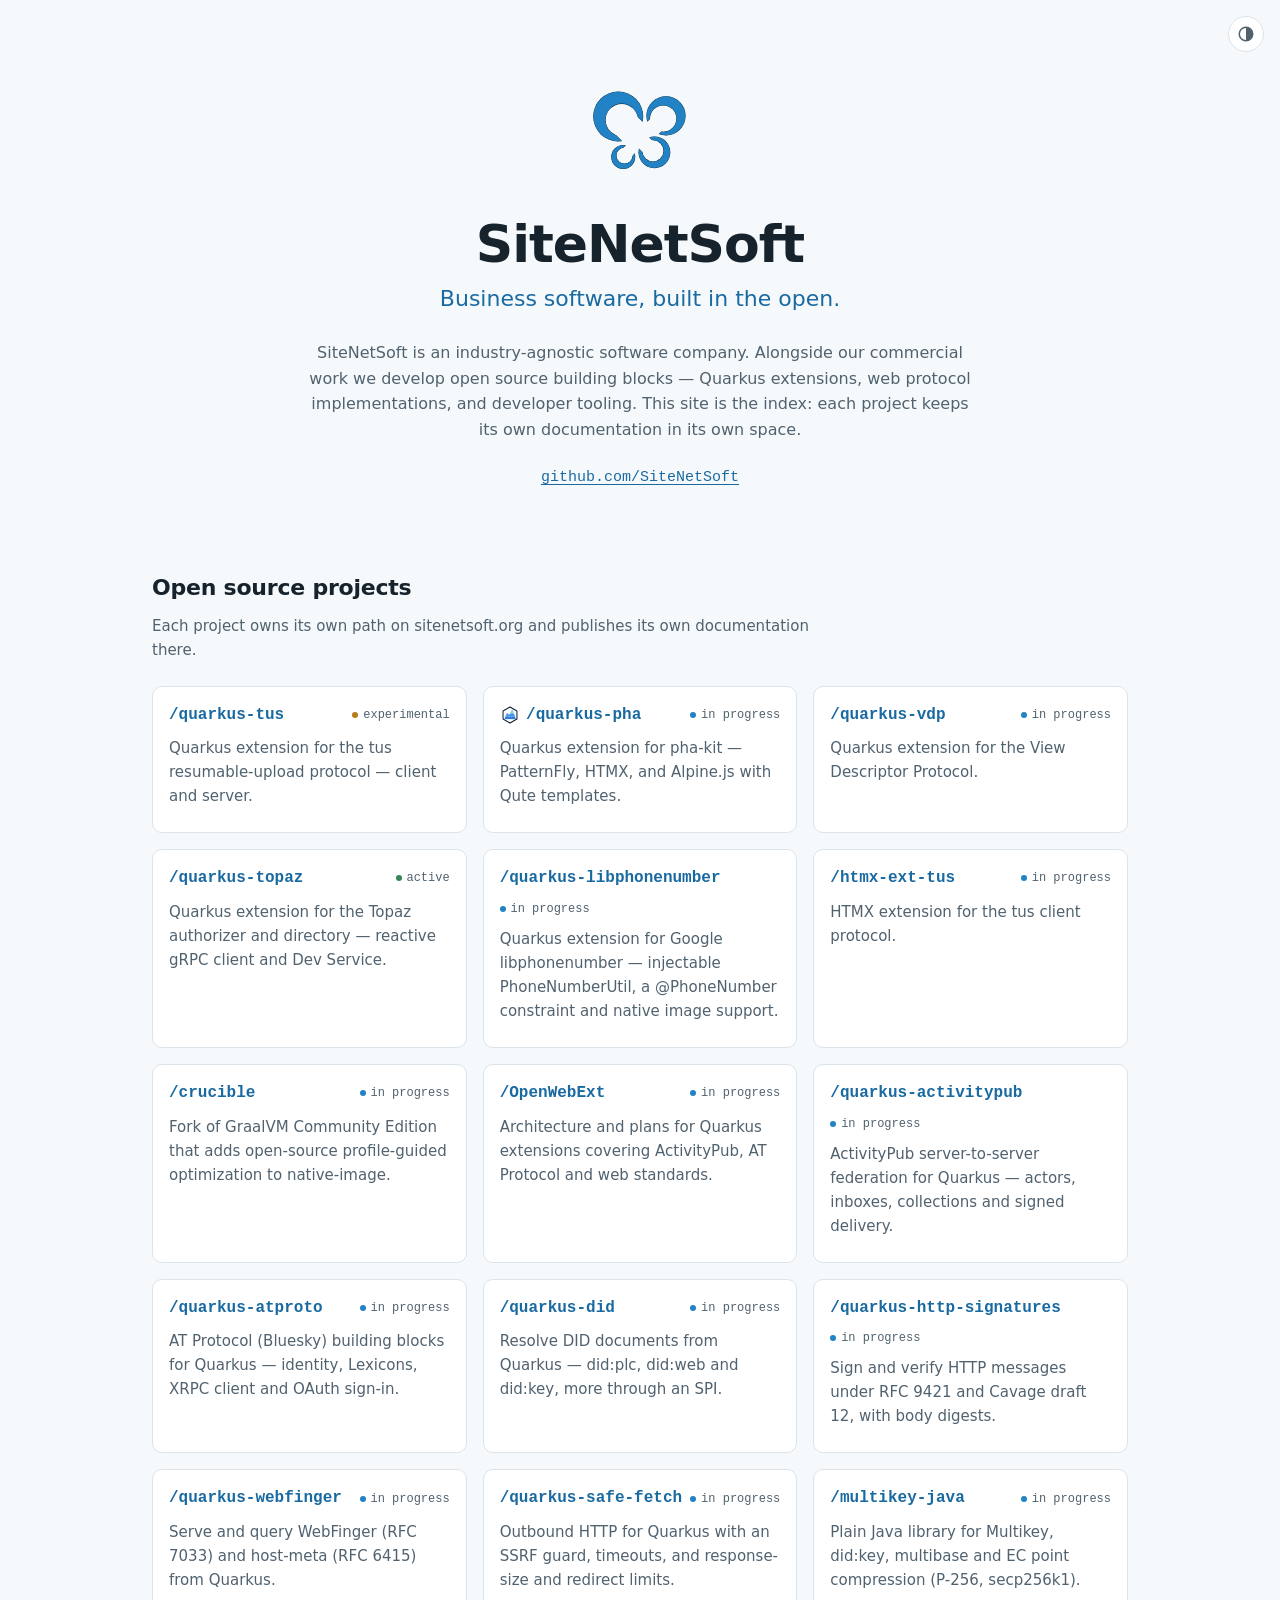
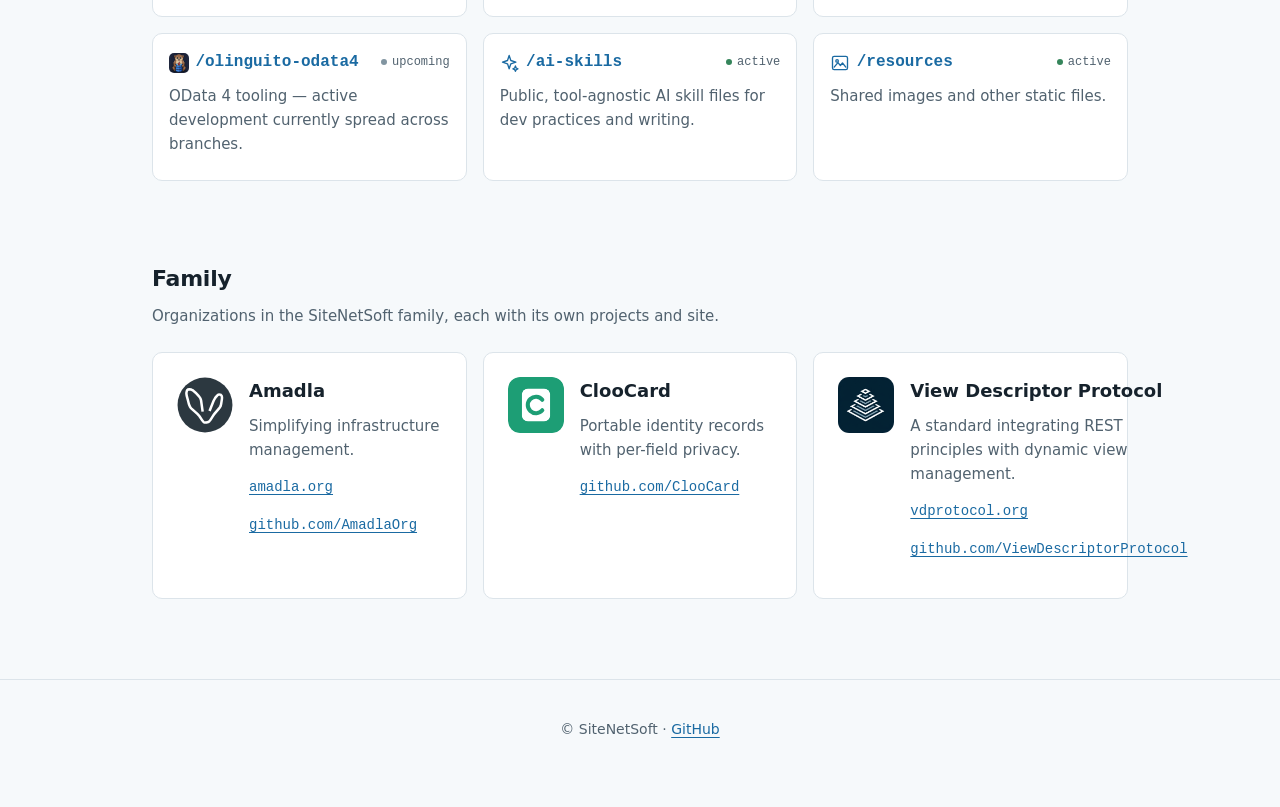
==== commit 9c68ee95: "Home page: add crucible, OpenWebExt and seven ActivityPub / AT Protocol / web-standard projects" ====
--- a/index.html
+++ b/index.html
@@ -121,6 +121,87 @@
 					</a>
 				</li>
 				<li class="card">
+					<a class="card-link" href="https://github.com/SiteNetSoft/crucible">
+						<span class="card-top">
+							<span class="card-name">/crucible</span>
+							<span class="chip" data-status="in-progress">in progress</span>
+						</span>
+						<span class="card-desc">Fork of GraalVM Community Edition that adds open-source profile-guided optimization to native-image.</span>
+					</a>
+				</li>
+				<li class="card">
+					<a class="card-link" href="https://github.com/SiteNetSoft/OpenWebExt">
+						<span class="card-top">
+							<span class="card-name">/OpenWebExt</span>
+							<span class="chip" data-status="in-progress">in progress</span>
+						</span>
+						<span class="card-desc">Architecture and plans for Quarkus extensions covering ActivityPub, AT Protocol and web standards.</span>
+					</a>
+				</li>
+				<li class="card">
+					<a class="card-link" href="https://github.com/SiteNetSoft/quarkus-activitypub">
+						<span class="card-top">
+							<span class="card-name">/quarkus-activitypub</span>
+							<span class="chip" data-status="in-progress">in progress</span>
+						</span>
+						<span class="card-desc">ActivityPub server-to-server federation for Quarkus — actors, inboxes, collections and signed delivery.</span>
+					</a>
+				</li>
+				<li class="card">
+					<a class="card-link" href="https://github.com/SiteNetSoft/quarkus-atproto">
+						<span class="card-top">
+							<span class="card-name">/quarkus-atproto</span>
+							<span class="chip" data-status="in-progress">in progress</span>
+						</span>
+						<span class="card-desc">AT Protocol (Bluesky) building blocks for Quarkus — identity, Lexicons, XRPC client and OAuth sign-in.</span>
+					</a>
+				</li>
+				<li class="card">
+					<a class="card-link" href="https://github.com/SiteNetSoft/quarkus-did">
+						<span class="card-top">
+							<span class="card-name">/quarkus-did</span>
+							<span class="chip" data-status="in-progress">in progress</span>
+						</span>
+						<span class="card-desc">Resolve DID documents from Quarkus — did:plc, did:web and did:key, more through an SPI.</span>
+					</a>
+				</li>
+				<li class="card">
+					<a class="card-link" href="https://github.com/SiteNetSoft/quarkus-http-signatures">
+						<span class="card-top">
+							<span class="card-name">/quarkus-http-signatures</span>
+							<span class="chip" data-status="in-progress">in progress</span>
+						</span>
+						<span class="card-desc">Sign and verify HTTP messages under RFC 9421 and Cavage draft 12, with body digests.</span>
+					</a>
+				</li>
+				<li class="card">
+					<a class="card-link" href="https://github.com/SiteNetSoft/quarkus-webfinger">
+						<span class="card-top">
+							<span class="card-name">/quarkus-webfinger</span>
+							<span class="chip" data-status="in-progress">in progress</span>
+						</span>
+						<span class="card-desc">Serve and query WebFinger (RFC 7033) and host-meta (RFC 6415) from Quarkus.</span>
+					</a>
+				</li>
+				<li class="card">
+					<a class="card-link" href="https://github.com/SiteNetSoft/quarkus-safe-fetch">
+						<span class="card-top">
+							<span class="card-name">/quarkus-safe-fetch</span>
+							<span class="chip" data-status="in-progress">in progress</span>
+						</span>
+						<span class="card-desc">Outbound HTTP for Quarkus with an SSRF guard, timeouts, and response-size and redirect limits.</span>
+					</a>
+				</li>
+				<li class="card">
+					<a class="card-link" href="https://github.com/SiteNetSoft/multikey-java">
+						<span class="card-top">
+							<span class="card-name">/multikey-java</span>
+							<span class="chip" data-status="in-progress">in progress</span>
+						</span>
+						<span class="card-desc">Plain Java library for Multikey, did:key, multibase and EC point compression (P-256, secp256k1).</span>
+					</a>
+				</li>
+				<li class="card">
 					<a class="card-link" href="https://github.com/SiteNetSoft/olinguito-odata4">
 						<span class="card-top">
 							<span class="card-name"><img class="card-icon card-icon--tile" src="assets/olinguito-odata4/olinguito.png" alt="" width="20" height="20">/olinguito-odata4</span>
